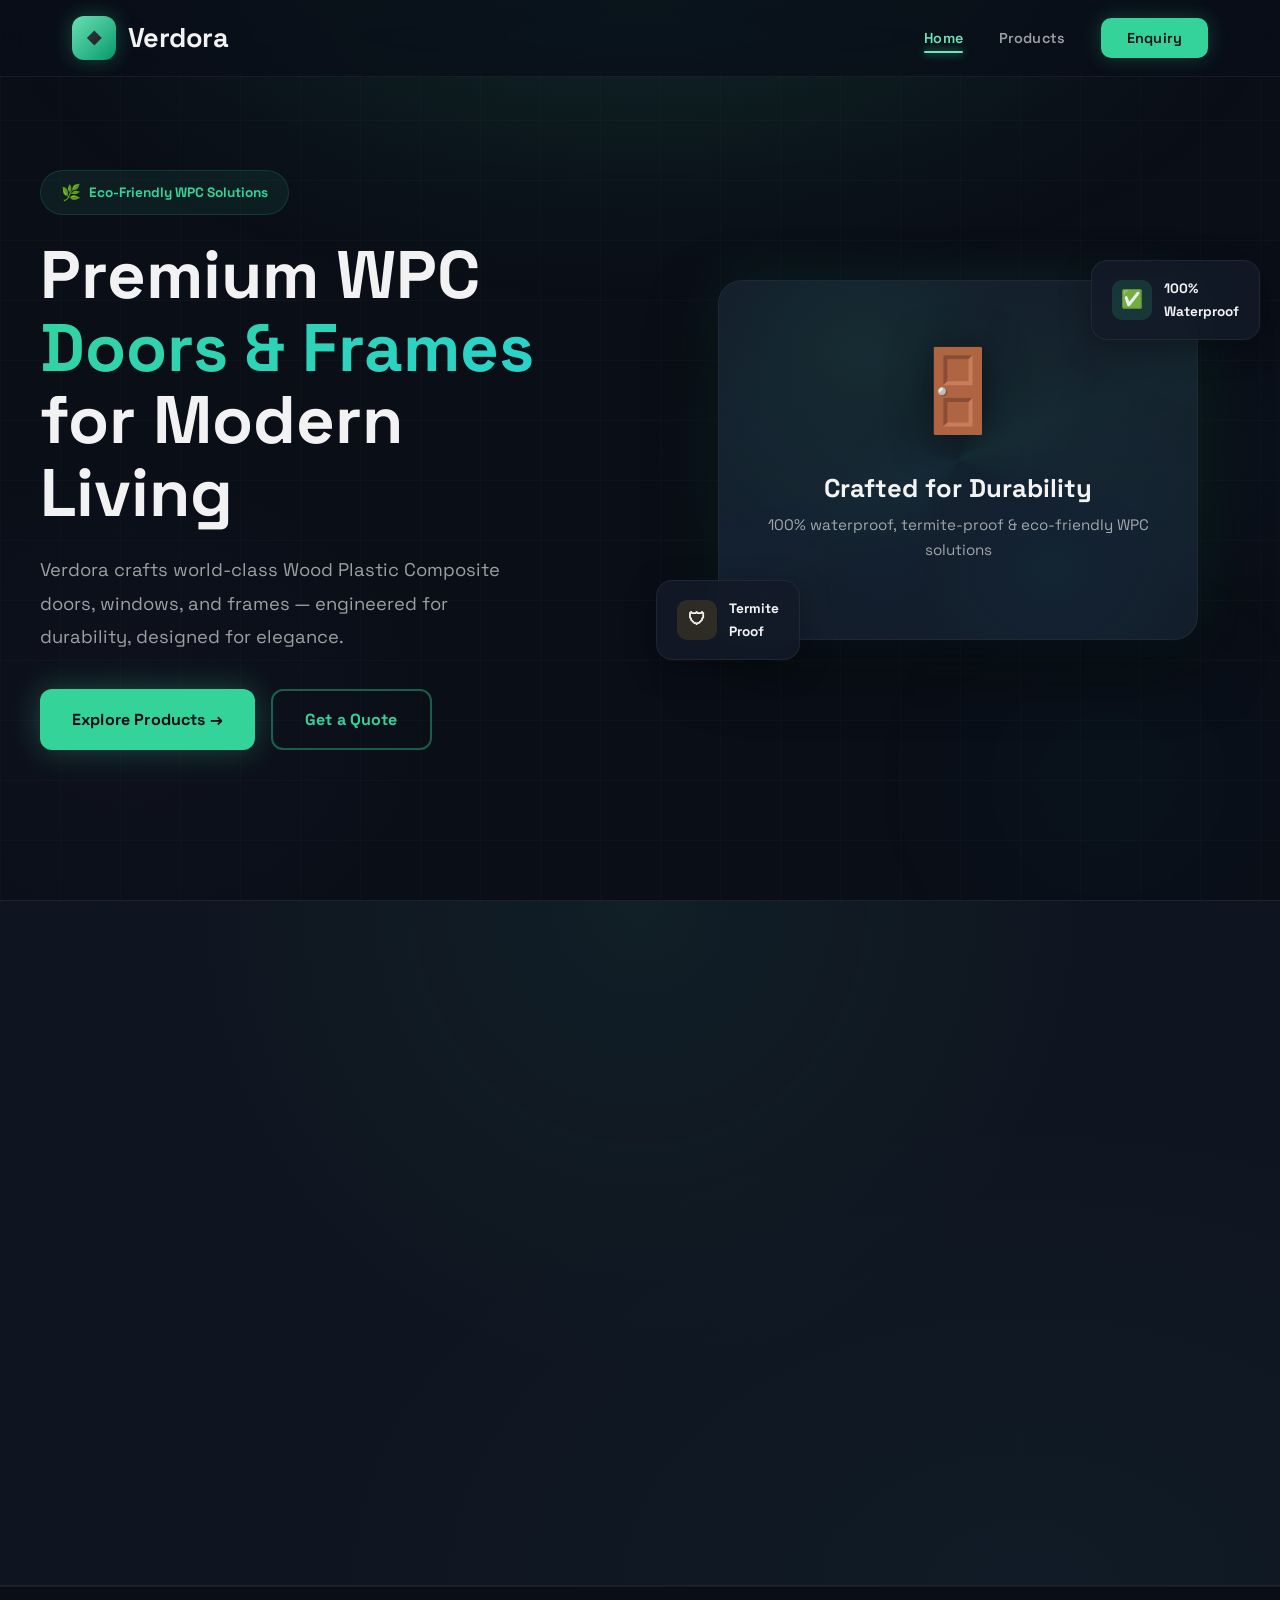
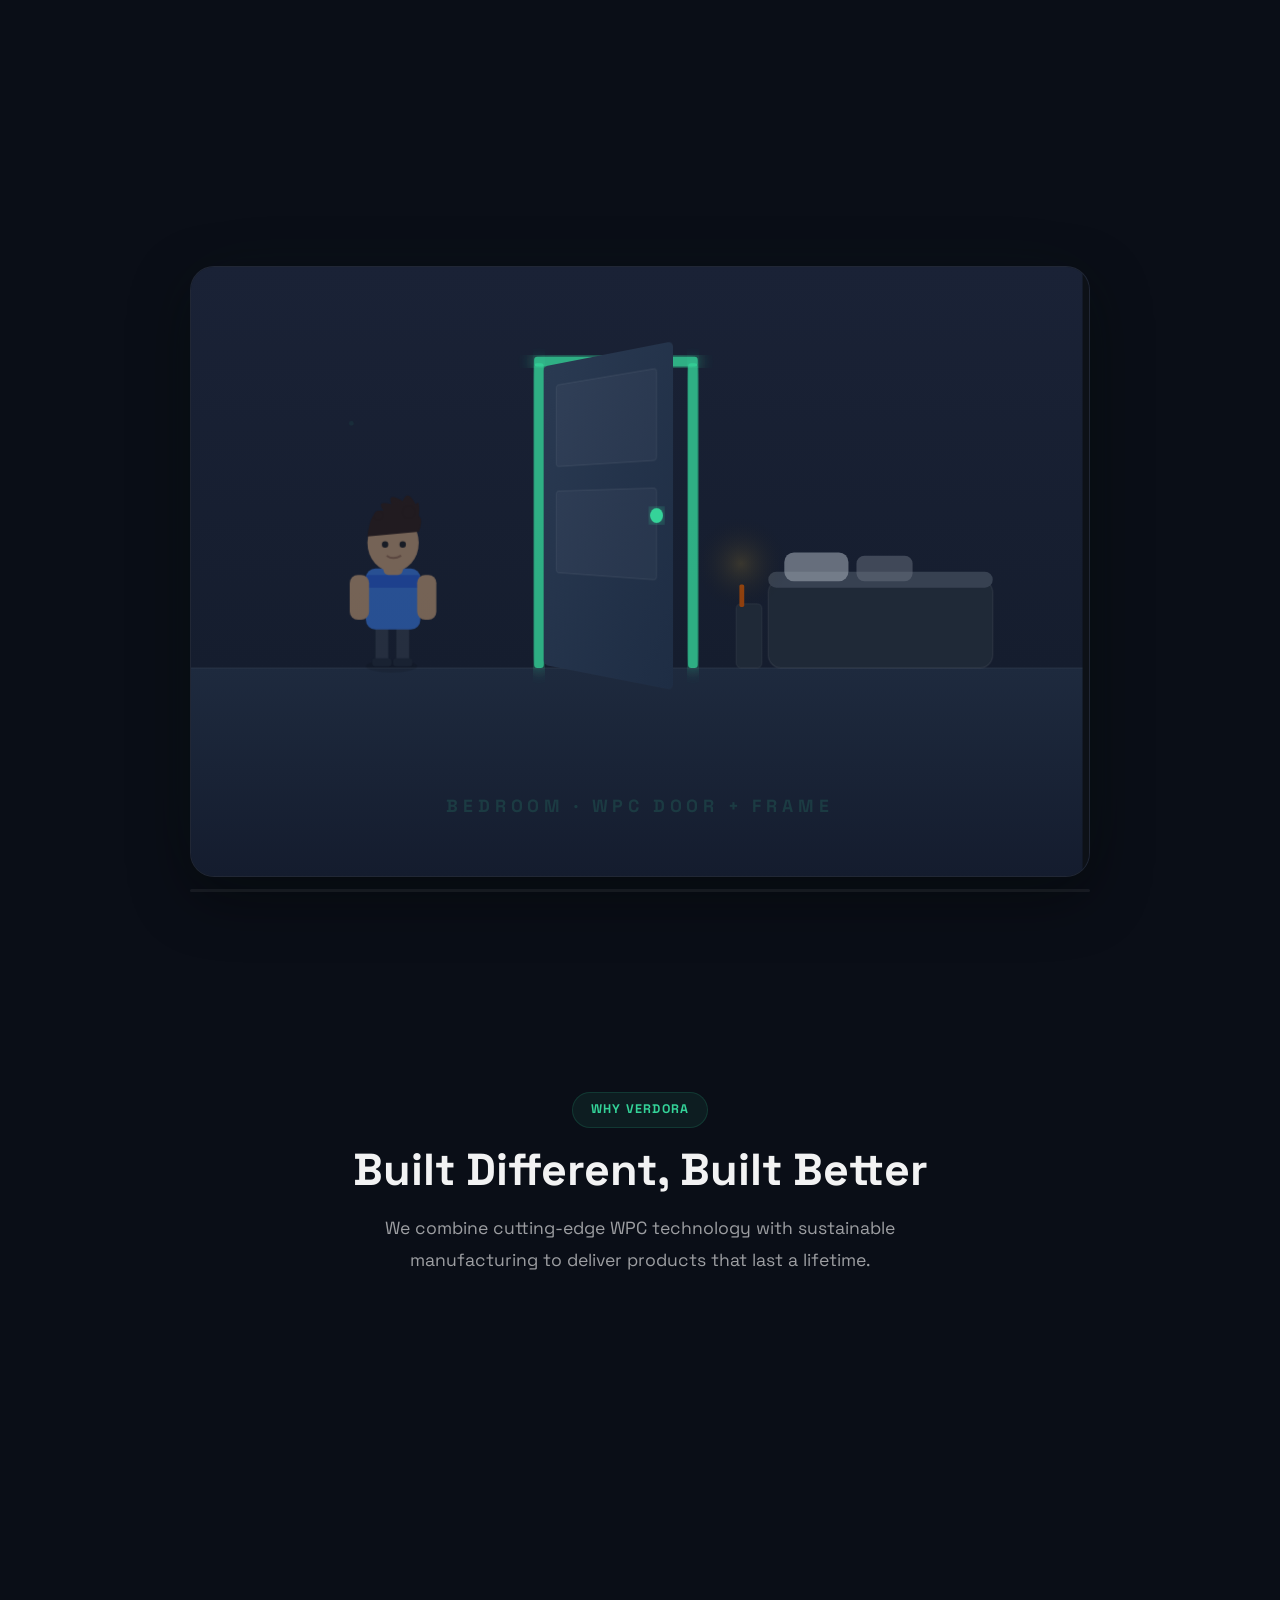
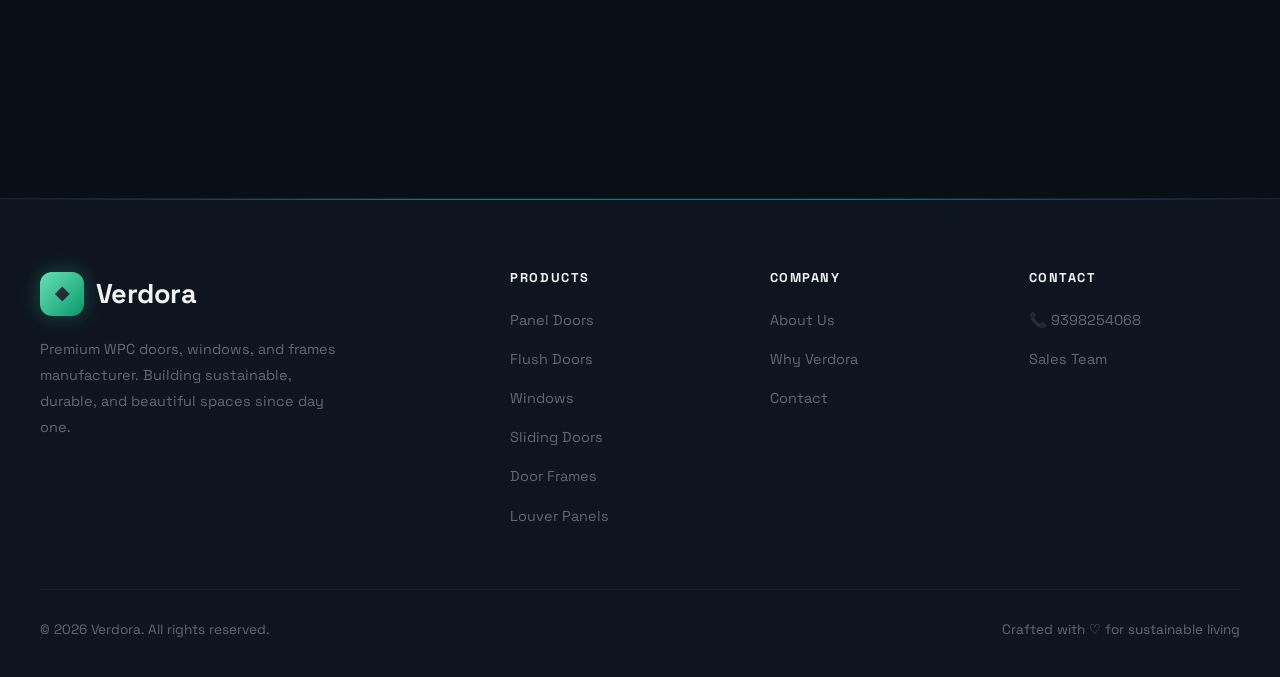
==== src/UI/index.html @ ec8ff20f "basic files" ====
<!DOCTYPE html>
<html lang="en">
<head>
  <meta charset="UTF-8" />
  <meta name="viewport" content="width=device-width, initial-scale=1.0" />
  <title>Verdora — Premium WPC Doors & Frames</title>
  <meta http-equiv="refresh" content="0; url=home.html" />
  <link rel="preconnect" href="https://fonts.googleapis.com" />
  <link rel="preconnect" href="https://fonts.gstatic.com" crossorigin />
  <link href="https://fonts.googleapis.com/css2?family=Space+Grotesk:wght@400;500;600;700&display=swap" rel="stylesheet" />
  <link rel="stylesheet" href="styles.css" />
</head>
<body>
  <div style="min-height:100vh;display:grid;place-items:center;text-align:center;padding:24px;background:#0a0e17;">
    <div>
      <a href="home.html" class="logo" style="justify-content:center;margin-bottom:24px;">
        <div class="logo-icon">&#9670;</div>
        Verdora
      </a>
      <p style="color:rgba(255,255,255,.5);margin-bottom:32px;font-size:1.1rem;">
        Premium WPC Doors, Windows & Frames Manufacturer
      </p>
      <p style="color:rgba(255,255,255,.3);">Redirecting to <a href="home.html" style="color:#34d399;font-weight:600;">Home</a>...</p>
    </div>
  </div>
</body>
</html>
---- src/UI/styles.css ----
/* ═══════════════════════════════════════════
   VERDORA — Dark Premium Theme
   Font: Space Grotesk (bold geometric sans)
   Palette: Deep navy-black + neon emerald + ice white
   ═══════════════════════════════════════════ */

*, *::before, *::after { margin: 0; padding: 0; box-sizing: border-box; }

:root {
  --bg-primary:   #0a0e17;
  --bg-secondary: #0f1520;
  --bg-card:      #131a28;
  --bg-elevated:  #182235;
  --border:       rgba(255,255,255,.06);
  --border-glow:  rgba(52,211,153,.15);

  --neon:         #34d399;
  --neon-bright:  #6ee7b7;
  --neon-dim:     #059669;
  --cyan:         #22d3ee;
  --gold:         #fbbf24;
  --rose:         #fb7185;
  --violet:       #a78bfa;

  --text-primary:   rgba(255,255,255,.95);
  --text-secondary: rgba(255,255,255,.6);
  --text-muted:     rgba(255,255,255,.35);

  --shadow-glow: 0 0 60px rgba(52,211,153,.12);
  --shadow-lg:   0 16px 48px rgba(0,0,0,.4);
  --shadow-xl:   0 24px 64px rgba(0,0,0,.5);
  --radius: 16px;
  --radius-lg: 24px;
}

html { scroll-behavior: smooth; }

body {
  font-family: 'Space Grotesk', system-ui, sans-serif;
  color: var(--text-secondary);
  line-height: 1.7;
  background: var(--bg-primary);
  overflow-x: hidden;
}

h1, h2, h3, h4 {
  font-family: 'Space Grotesk', sans-serif;
  color: var(--text-primary);
  font-weight: 700;
  line-height: 1.15;
}

::selection { background: rgba(52,211,153,.3); color: #fff; }

/* ── Animated dark mesh background ─────── */
.mesh-bg {
  position: fixed; top: 0; left: 0; width: 100%; height: 100%;
  z-index: -1; pointer-events: none;
  background:
    radial-gradient(ellipse 80% 50% at 50% -10%, rgba(52,211,153,.07) 0%, transparent 60%),
    radial-gradient(ellipse 60% 40% at 80% 50%, rgba(34,211,238,.04) 0%, transparent 50%),
    radial-gradient(ellipse 50% 60% at 10% 80%, rgba(167,139,250,.03) 0%, transparent 50%),
    var(--bg-primary);
}

/* ── Grid overlay (subtle) ─────────────── */
.mesh-bg::before {
  content: ''; position: absolute; inset: 0;
  background-image:
    linear-gradient(rgba(255,255,255,.015) 1px, transparent 1px),
    linear-gradient(90deg, rgba(255,255,255,.015) 1px, transparent 1px);
  background-size: 60px 60px;
}

/* ── Navbar ─────────────────────────────── */
.navbar {
  position: fixed; top: 0; left: 0; right: 0; z-index: 1000;
  background: rgba(10,14,23,.7);
  backdrop-filter: blur(24px) saturate(1.5);
  -webkit-backdrop-filter: blur(24px) saturate(1.5);
  border-bottom: 1px solid var(--border);
  transition: all .4s;
}
.navbar.scrolled {
  background: rgba(10,14,23,.92);
  box-shadow: 0 4px 40px rgba(0,0,0,.3);
}
.nav-inner {
  max-width: 1200px; margin: 0 auto;
  display: flex; align-items: center; justify-content: space-between;
  padding: 0 32px; height: 76px;
}
.logo {
  display: flex; align-items: center; gap: 12px;
  text-decoration: none; font-family: 'Space Grotesk', sans-serif;
  font-size: 1.7rem; font-weight: 700; color: var(--text-primary);
  letter-spacing: -.02em;
}
.logo-icon {
  width: 44px; height: 44px;
  background: linear-gradient(135deg, var(--neon), var(--neon-dim));
  border-radius: 12px; display: grid; place-items: center;
  color: var(--bg-primary); font-size: 1.1rem; font-weight: 900;
  box-shadow: 0 0 20px rgba(52,211,153,.3);
  position: relative; overflow: hidden;
}
.logo-icon::after {
  content: ''; position: absolute; inset: 0;
  background: linear-gradient(135deg, rgba(255,255,255,.25), transparent);
}
.nav-links { display: flex; gap: 36px; list-style: none; align-items: center; }
.nav-links a {
  text-decoration: none; color: var(--text-secondary);
  font-weight: 600; font-size: .9rem; position: relative;
  transition: color .3s; letter-spacing: .01em;
}
.nav-links a::after {
  content: ''; position: absolute; bottom: -6px; left: 0;
  width: 0; height: 2px; border-radius: 2px;
  background: var(--neon);
  box-shadow: 0 0 8px var(--neon);
  transition: width .4s cubic-bezier(.4,0,.2,1);
}
.nav-links a:hover { color: var(--text-primary); }
.nav-links a:hover::after { width: 100%; }
.nav-links a.active { color: var(--neon-bright); }
.nav-links a.active::after { width: 100%; background: var(--neon-bright); }
.nav-cta {
  background: var(--neon) !important;
  color: var(--bg-primary) !important;
  padding: 11px 26px; border-radius: 10px;
  font-weight: 700; transition: all .3s;
  box-shadow: 0 0 20px rgba(52,211,153,.25);
}
.nav-cta:hover {
  transform: translateY(-2px);
  box-shadow: 0 0 30px rgba(52,211,153,.4);
}
.nav-cta::after { display: none !important; }

.hamburger {
  display: none; background: none; border: none; cursor: pointer;
  flex-direction: column; gap: 5px; padding: 4px;
}
.hamburger span {
  width: 24px; height: 2.5px; background: var(--text-primary);
  border-radius: 2px; transition: .3s;
}

/* ── Buttons ────────────────────────────── */
.btn {
  display: inline-flex; align-items: center; gap: 8px;
  padding: 15px 32px; border-radius: 12px;
  font-size: 1rem; font-weight: 700; text-decoration: none;
  transition: all .3s cubic-bezier(.4,0,.2,1);
  cursor: pointer; border: none; position: relative; overflow: hidden;
  letter-spacing: .01em;
}
.btn::before {
  content: ''; position: absolute; top: 0; left: -100%;
  width: 100%; height: 100%;
  background: linear-gradient(90deg, transparent, rgba(255,255,255,.15), transparent);
  transition: left .6s;
}
.btn:hover::before { left: 100%; }
.btn-primary {
  background: var(--neon);
  color: var(--bg-primary);
  box-shadow: 0 0 30px rgba(52,211,153,.3);
}
.btn-primary:hover {
  transform: translateY(-3px);
  box-shadow: 0 0 50px rgba(52,211,153,.45), 0 8px 30px rgba(0,0,0,.3);
}
.btn-outline {
  background: transparent; color: var(--neon);
  border: 2px solid rgba(52,211,153,.4);
}
.btn-outline:hover {
  background: rgba(52,211,153,.08);
  border-color: var(--neon);
  transform: translateY(-3px);
  box-shadow: 0 0 30px rgba(52,211,153,.15);
}

/* ── Section base ──────────────────────── */
.section { padding: 120px 32px; }
.section-header {
  text-align: center; max-width: 640px; margin: 0 auto 72px;
}
.section-header .tag {
  display: inline-flex; align-items: center; gap: 6px;
  background: rgba(52,211,153,.08); color: var(--neon);
  padding: 6px 18px; border-radius: 100px;
  font-size: .78rem; font-weight: 700; text-transform: uppercase;
  letter-spacing: .1em; margin-bottom: 16px;
  border: 1px solid rgba(52,211,153,.15);
}
.section-header h2 {
  font-size: 2.8rem; margin-bottom: 18px;
  color: var(--text-primary);
}
.section-header p { color: var(--text-secondary); font-size: 1.1rem; line-height: 1.8; }

/* ── Hero ───────────────────────────────── */
.hero {
  min-height: 100vh; display: flex; align-items: center;
  padding: 100px 32px 80px;
  position: relative; overflow: hidden;
}
.hero::before {
  content: ''; position: absolute;
  top: -40%; left: 50%; transform: translateX(-50%);
  width: 120%; height: 80%;
  background: radial-gradient(ellipse, rgba(52,211,153,.08) 0%, transparent 60%);
  pointer-events: none;
}
.hero::after {
  content: ''; position: absolute;
  bottom: -20%; right: -10%;
  width: 600px; height: 600px;
  background: radial-gradient(circle, rgba(34,211,238,.05) 0%, transparent 60%);
  border-radius: 50%;
  animation: pulse 8s ease-in-out infinite;
}
@keyframes pulse {
  0%, 100% { transform: scale(1); opacity: .5; }
  50% { transform: scale(1.2); opacity: 1; }
}
.hero-inner {
  max-width: 1200px; margin: 0 auto; width: 100%;
  display: grid; grid-template-columns: 1fr 1fr; gap: 72px;
  align-items: center; position: relative; z-index: 1;
}
.hero-badge {
  display: inline-flex; align-items: center; gap: 8px;
  background: rgba(52,211,153,.08); color: var(--neon);
  padding: 8px 20px; border-radius: 100px;
  font-size: .85rem; font-weight: 700; margin-bottom: 24px;
  border: 1px solid rgba(52,211,153,.15);
}
.hero-badge span { font-size: 1rem; }
.hero h1 {
  font-size: 4.2rem; line-height: 1.08; margin-bottom: 24px;
  color: var(--text-primary); font-weight: 700;
}
.hero h1 .highlight {
  background: linear-gradient(135deg, var(--neon), var(--cyan));
  background-size: 200% 200%;
  -webkit-background-clip: text; -webkit-text-fill-color: transparent;
  background-clip: text;
  animation: gradient-shift 4s ease-in-out infinite;
}
@keyframes gradient-shift {
  0%, 100% { background-position: 0% 50%; }
  50% { background-position: 100% 50%; }
}
.hero p {
  font-size: 1.15rem; color: var(--text-secondary);
  margin-bottom: 36px; max-width: 480px; line-height: 1.8;
}
.hero-buttons { display: flex; gap: 16px; flex-wrap: wrap; }

.hero-visual {
  display: flex; justify-content: center; align-items: center;
  position: relative;
}
.hero-card {
  width: 100%; max-width: 480px; aspect-ratio: 4/3;
  background: var(--bg-card);
  border: 1px solid var(--border);
  border-radius: var(--radius-lg); position: relative;
  box-shadow: var(--shadow-xl), var(--shadow-glow);
  display: flex; align-items: center; justify-content: center;
  overflow: hidden;
  transition: transform .5s cubic-bezier(.4,0,.2,1);
}
.hero-card:hover { transform: scale(1.02) rotate(.5deg); }
.hero-card-content {
  text-align: center; color: white; padding: 40px; z-index: 2;
}
.hero-card-content .door-icon {
  font-size: 5rem; margin-bottom: 16px; display: block;
  filter: drop-shadow(0 4px 20px rgba(0,0,0,.5));
}
.hero-card-content h3 { color: var(--text-primary); font-size: 1.6rem; margin-bottom: 10px; }
.hero-card-content p { color: var(--text-secondary); font-size: .95rem; line-height: 1.6; }
.hero-card::before {
  content: ''; position: absolute; inset: 0; z-index: 1;
  background:
    radial-gradient(ellipse at 30% 20%, rgba(52,211,153,.1), transparent 50%),
    radial-gradient(ellipse at 70% 80%, rgba(34,211,238,.06), transparent 50%);
}
.hero-card::after {
  content: ''; position: absolute; top: -50%; left: -50%;
  width: 200%; height: 200%; z-index: 0;
  background: conic-gradient(from 0deg, transparent, rgba(52,211,153,.06), transparent 30%,
    transparent 50%, rgba(34,211,238,.04), transparent 80%);
  animation: rotate 15s linear infinite;
}
@keyframes rotate { to { transform: rotate(360deg); } }

.floating-badge {
  position: absolute; border-radius: var(--radius);
  padding: 16px 20px; display: flex; align-items: center; gap: 12px;
  font-size: .85rem; font-weight: 700; color: var(--text-primary);
  animation: float 4s ease-in-out infinite;
  background: rgba(19,26,40,.85);
  border: 1px solid var(--border);
  backdrop-filter: blur(16px);
  box-shadow: 0 8px 32px rgba(0,0,0,.3);
}
.floating-badge.top-right { top: -20px; right: -20px; animation-delay: 0s; }
.floating-badge.bottom-left { bottom: -20px; left: -20px; animation-delay: 2s; }
.floating-badge .icon {
  width: 40px; height: 40px; border-radius: 10px;
  display: grid; place-items: center; font-size: 1.1rem;
}
.floating-badge .icon.green { background: rgba(52,211,153,.15); }
.floating-badge .icon.amber { background: rgba(251,191,36,.12); }

@keyframes float {
  0%, 100% { transform: translateY(0); }
  50% { transform: translateY(-10px); }
}

/* ── Mission Strip ──────────────────────── */
.mission {
  padding: 100px 32px;
  position: relative; overflow: hidden;
  border-top: 1px solid var(--border);
  border-bottom: 1px solid var(--border);
  background: var(--bg-secondary);
}
.mission::before {
  content: ''; position: absolute; inset: 0;
  background:
    radial-gradient(ellipse at 50% 0%, rgba(52,211,153,.05), transparent 50%),
    radial-gradient(ellipse at 80% 100%, rgba(34,211,238,.03), transparent 50%);
}
.mission-inner {
  max-width: 1000px; margin: 0 auto;
  position: relative; z-index: 1;
}
.mission-statement {
  text-align: center; margin-bottom: 64px;
}
.mission-statement h2 {
  font-size: 2.6rem; color: var(--text-primary);
  margin-bottom: 20px; line-height: 1.2;
}
.mission-statement h2 .highlight {
  background: linear-gradient(135deg, var(--neon), var(--cyan));
  background-size: 200% 200%;
  -webkit-background-clip: text; -webkit-text-fill-color: transparent;
  background-clip: text;
  animation: gradient-shift 4s ease-in-out infinite;
}
.mission-statement p {
  font-size: 1.1rem; color: var(--text-secondary);
  line-height: 1.8; max-width: 640px; margin: 0 auto;
}
.mission-pillars {
  display: grid; grid-template-columns: repeat(4, 1fr); gap: 20px;
}
.pillar {
  text-align: center; padding: 32px 20px;
  border-radius: var(--radius);
  background: rgba(255,255,255,.02);
  border: 1px solid var(--border);
  transition: all .4s;
}
.pillar:hover {
  background: rgba(52,211,153,.04);
  border-color: var(--border-glow);
  transform: translateY(-4px);
  box-shadow: 0 0 40px rgba(52,211,153,.06);
}
.pillar-icon {
  font-size: 2rem; margin-bottom: 16px;
  display: block; line-height: 1;
  filter: grayscale(.2);
}
.pillar:hover .pillar-icon {
  filter: none;
  transform: scale(1.15);
  transition: all .3s;
}
.pillar h4 {
  font-size: 1rem; color: var(--text-primary);
  margin-bottom: 8px; font-weight: 700;
}
.pillar p {
  font-size: .85rem; color: var(--text-muted);
  line-height: 1.6;
}

/* ── Why Section ───────────────────────── */
.why-grid {
  max-width: 1200px; margin: 0 auto;
  display: grid; grid-template-columns: repeat(auto-fill, minmax(260px, 1fr)); gap: 24px;
  perspective: 1000px;
}
.why-card {
  background: var(--bg-card);
  border: 1px solid var(--border);
  border-radius: var(--radius-lg); padding: 40px 32px;
  position: relative; overflow: hidden;
  transform-style: preserve-3d;
  transition: transform .5s cubic-bezier(.4,0,.2,1), box-shadow .5s;
  cursor: default;
}

/* ── Animated border glow ──────────────── */
.why-card::before {
  content: ''; position: absolute; inset: -1px;
  border-radius: inherit; padding: 1px;
  background: conic-gradient(from var(--card-angle, 0deg),
    transparent 0%, var(--card-glow, var(--neon)) 8%,
    transparent 16%, transparent 100%);
  -webkit-mask: linear-gradient(#fff 0 0) content-box, linear-gradient(#fff 0 0);
  -webkit-mask-composite: xor;
  mask-composite: exclude;
  opacity: 0; transition: opacity .5s;
  animation: border-spin 4s linear infinite;
}
@keyframes border-spin { to { --card-angle: 360deg; } }
@property --card-angle {
  syntax: '<angle>';
  initial-value: 0deg;
  inherits: false;
}

/* ── Particle field ────────────────────── */
.why-card::after {
  content: ''; position: absolute; inset: 0;
  background-size: 4px 4px; opacity: 0;
  transition: opacity .6s; pointer-events: none; border-radius: inherit;
}
.why-card.water::after {
  background-image: radial-gradient(circle 1px, rgba(52,211,153,.3) 100%, transparent 100%);
  animation: drift-up 3s linear infinite;
}
.why-card.shield::after {
  background-image: radial-gradient(circle 1px, rgba(96,165,250,.25) 100%, transparent 100%);
  animation: drift-up 4s linear infinite reverse;
}
.why-card.fire::after {
  background-image: radial-gradient(circle 1px, rgba(251,191,36,.2) 100%, transparent 100%);
  background-size: 5px 5px;
  animation: drift-up 2.5s linear infinite;
}
.why-card.leaf::after {
  background-image: radial-gradient(circle 1px, rgba(167,139,250,.2) 100%, transparent 100%);
  animation: drift-up 3.5s linear infinite;
}
@keyframes drift-up {
  0%   { background-position: 0 0; }
  100% { background-position: 0 -200px; }
}

/* ── Card hover ────────────────────────── */
.why-card:hover {
  transform: translateY(-12px) scale(1.03);
  box-shadow:
    0 24px 60px -12px rgba(0,0,0,.5),
    0 0 80px var(--card-shadow, rgba(52,211,153,.1));
  background: var(--bg-elevated);
}
.why-card:hover::before { opacity: 1; }
.why-card:hover::after { opacity: 1; }

/* ── Per-card themes ───────────────────── */
.why-card.water  { --card-glow: var(--neon); --card-shadow: rgba(52,211,153,.12); }
.why-card.shield { --card-glow: var(--cyan); --card-shadow: rgba(34,211,238,.12); }
.why-card.fire   { --card-glow: var(--gold); --card-shadow: rgba(251,191,36,.12); }
.why-card.leaf   { --card-glow: var(--violet); --card-shadow: rgba(167,139,250,.12); }

/* ── Icon ──────────────────────────────── */
.why-icon {
  width: 68px; height: 68px; border-radius: 18px;
  display: grid; place-items: center; font-size: 1.8rem;
  margin-bottom: 24px; position: relative;
  transition: transform .4s cubic-bezier(.4,0,.2,1), box-shadow .4s;
}
.why-card:hover .why-icon { transform: scale(1.15) rotate(-5deg); }

.why-icon.g1 {
  background: rgba(52,211,153,.12);
  box-shadow: 0 0 24px rgba(52,211,153,.15);
}
.why-card:hover .why-icon.g1 {
  box-shadow: 0 0 40px rgba(52,211,153,.3);
  animation: icon-water 1s ease-in-out infinite;
}
@keyframes icon-water {
  0%, 100% { transform: scale(1.15) rotate(-5deg) translateY(0); }
  25% { transform: scale(1.15) rotate(-3deg) translateY(-4px); }
  75% { transform: scale(1.15) rotate(-7deg) translateY(2px); }
}

.why-icon.g2 {
  background: rgba(34,211,238,.1);
  box-shadow: 0 0 24px rgba(34,211,238,.12);
}
.why-card:hover .why-icon.g2 {
  box-shadow: 0 0 40px rgba(34,211,238,.25);
  animation: icon-shield .8s ease-in-out infinite;
}
@keyframes icon-shield {
  0%, 100% { transform: scale(1.15) rotate(-5deg); }
  50% { transform: scale(1.25) rotate(-5deg); }
}

.why-icon.g3 {
  background: rgba(251,191,36,.1);
  box-shadow: 0 0 24px rgba(251,191,36,.12);
}
.why-card:hover .why-icon.g3 {
  box-shadow: 0 0 40px rgba(251,191,36,.25);
  animation: icon-fire .4s ease-in-out infinite alternate;
}
@keyframes icon-fire {
  0%   { transform: scale(1.15) rotate(-5deg) translateY(0); }
  100% { transform: scale(1.18) rotate(-3deg) translateY(-3px); }
}

.why-icon.g4 {
  background: rgba(167,139,250,.1);
  box-shadow: 0 0 24px rgba(167,139,250,.12);
}
.why-card:hover .why-icon.g4 {
  box-shadow: 0 0 40px rgba(167,139,250,.25);
  animation: icon-leaf 2s ease-in-out infinite;
}
@keyframes icon-leaf {
  0%, 100% { transform: scale(1.15) rotate(-5deg); }
  25% { transform: scale(1.15) rotate(5deg); }
  50% { transform: scale(1.2) rotate(-3deg); }
  75% { transform: scale(1.15) rotate(8deg); }
}

.why-card .card-highlight {
  position: absolute; width: 250px; height: 250px;
  border-radius: 50%; pointer-events: none;
  background: radial-gradient(circle, var(--card-glow, rgba(52,211,153,.08)), transparent 70%);
  transform: translate(-50%, -50%);
  opacity: 0; transition: opacity .3s;
  filter: blur(40px); z-index: 0;
}
.why-card:hover .card-highlight { opacity: 1; }

.why-card h3 { font-size: 1.25rem; margin-bottom: 10px; position: relative; z-index: 1; }
.why-card p { font-size: .9rem; color: var(--text-secondary); line-height: 1.7; position: relative; z-index: 1; }

/* ── Products ───────────────────────────── */
.products-section {
  background: var(--bg-secondary);
  border-top: 1px solid var(--border);
}
.products-grid {
  max-width: 1200px; margin: 0 auto;
  display: grid; grid-template-columns: repeat(auto-fill, minmax(340px, 1fr)); gap: 24px;
}
.product-card {
  background: var(--bg-card); border-radius: var(--radius);
  overflow: hidden; transition: all .4s cubic-bezier(.4,0,.2,1);
  border: 1px solid var(--border);
}
.product-card:hover {
  transform: translateY(-8px) scale(1.01);
  box-shadow: var(--shadow-xl), 0 0 60px rgba(52,211,153,.06);
  border-color: var(--border-glow);
}
.product-img {
  height: 240px; display: flex; align-items: center;
  justify-content: center; font-size: 5rem;
  position: relative; overflow: hidden;
  transition: all .4s;
}
.product-card:hover .product-img { transform: scale(1.05); }
.product-img.door-bg   { background: linear-gradient(135deg, rgba(251,191,36,.15), rgba(251,191,36,.05)); }
.product-img.window-bg  { background: linear-gradient(135deg, rgba(96,165,250,.15), rgba(96,165,250,.05)); }
.product-img.frame-bg   { background: linear-gradient(135deg, rgba(52,211,153,.15), rgba(52,211,153,.05)); }
.product-img.louver-bg  { background: linear-gradient(135deg, rgba(167,139,250,.15), rgba(167,139,250,.05)); }
.product-img.flush-bg   { background: linear-gradient(135deg, rgba(251,113,133,.15), rgba(251,113,133,.05)); }
.product-img.slide-bg   { background: linear-gradient(135deg, rgba(34,211,238,.15), rgba(34,211,238,.05)); }

.product-body { padding: 28px; }
.product-body h3 { font-size: 1.3rem; margin-bottom: 10px; }
.product-body p { font-size: .9rem; color: var(--text-secondary); margin-bottom: 18px; line-height: 1.6; }
.product-features {
  display: flex; flex-wrap: wrap; gap: 8px; margin-bottom: 18px;
}
.product-features span {
  background: rgba(52,211,153,.08);
  color: var(--neon);
  padding: 5px 14px; border-radius: 100px; font-size: .78rem; font-weight: 600;
  border: 1px solid rgba(52,211,153,.12);
}
.product-link {
  display: inline-flex; align-items: center; gap: 6px;
  color: var(--neon); font-weight: 700; font-size: .9rem;
  text-decoration: none; transition: all .3s;
}
.product-link:hover { gap: 12px; color: var(--neon-bright); text-shadow: 0 0 12px rgba(52,211,153,.3); }

/* ── Enquiry ────────────────────────────── */
.enquiry-section {
  background: var(--bg-secondary);
  border-top: 1px solid var(--border);
}
.enquiry-inner { max-width: 800px; margin: 0 auto; text-align: center; }
.enquiry-box {
  background: var(--bg-card); border-radius: var(--radius-lg);
  padding: 56px; border: 1px solid var(--border);
  box-shadow: var(--shadow-xl);
  position: relative; overflow: hidden;
}
.enquiry-box::before {
  content: ''; position: absolute; top: 0; left: 0; right: 0; height: 2px;
  background: linear-gradient(90deg, transparent, var(--neon), var(--cyan), transparent);
  background-size: 200% 100%;
  animation: shimmer-bar 3s linear infinite;
}
@keyframes shimmer-bar {
  0% { background-position: 200% 0; }
  100% { background-position: -200% 0; }
}
.enquiry-box .phone-icon {
  width: 88px; height: 88px; border-radius: 50%;
  background: rgba(52,211,153,.1);
  border: 1px solid rgba(52,211,153,.15);
  display: grid; place-items: center;
  font-size: 2.2rem; margin: 0 auto 28px;
  box-shadow: 0 0 40px rgba(52,211,153,.1);
  animation: ring 2s ease-in-out infinite;
}
@keyframes ring {
  0%, 100% { transform: rotate(0deg); }
  10% { transform: rotate(15deg); }
  20% { transform: rotate(-10deg); }
  30% { transform: rotate(8deg); }
  40% { transform: rotate(-5deg); }
  50%, 100% { transform: rotate(0deg); }
}
.enquiry-box h2 { font-size: 2.2rem; margin-bottom: 12px; }
.enquiry-box .subtitle { color: var(--text-secondary); font-size: 1.1rem; margin-bottom: 36px; }
.phone-number {
  display: inline-flex; align-items: center; gap: 12px;
  font-size: 2.4rem; font-weight: 700; margin-bottom: 16px;
  font-family: 'Space Grotesk', sans-serif;
  text-decoration: none;
  color: var(--neon);
  text-shadow: 0 0 20px rgba(52,211,153,.3);
  transition: all .3s;
}
.phone-number:hover { text-shadow: 0 0 30px rgba(52,211,153,.5); }
.sales-team {
  display: inline-block;
  background: var(--neon); color: var(--bg-primary);
  padding: 8px 24px; border-radius: 100px;
  font-size: .85rem; font-weight: 700; margin-bottom: 28px;
  box-shadow: 0 0 20px rgba(52,211,153,.2);
}
.enquiry-note {
  color: var(--text-muted); font-size: .9rem;
  border-top: 1px solid var(--border); padding-top: 28px; margin-top: 28px;
}
.call-btn {
  display: inline-flex; align-items: center; gap: 10px;
  background: var(--neon); color: var(--bg-primary);
  padding: 18px 40px; border-radius: 14px;
  font-size: 1.1rem; font-weight: 700; text-decoration: none;
  transition: all .3s cubic-bezier(.4,0,.2,1); margin-top: 16px;
  box-shadow: 0 0 30px rgba(52,211,153,.25);
  position: relative; overflow: hidden;
}
.call-btn::before {
  content: ''; position: absolute; top: 0; left: -100%;
  width: 100%; height: 100%;
  background: linear-gradient(90deg, transparent, rgba(255,255,255,.2), transparent);
  animation: shimmer 2.5s infinite;
}
@keyframes shimmer { 0% { left: -100%; } 100% { left: 100%; } }
.call-btn:hover {
  transform: translateY(-3px);
  box-shadow: 0 0 50px rgba(52,211,153,.4), 0 12px 40px rgba(0,0,0,.3);
}

/* ── Enquiry Hero (full-viewport, number visible instantly) ── */
.enq-hero {
  min-height: 100vh; display: flex; align-items: center; justify-content: center;
  text-align: center; position: relative; overflow: hidden;
  padding: 120px 32px 80px;
}
.enq-hero-inner { position: relative; z-index: 2; max-width: 600px; }
.enq-hero h1 {
  font-size: 3.4rem; margin-bottom: 12px;
}
.enq-hero h1 .highlight {
  background: linear-gradient(135deg, var(--neon), var(--cyan));
  background-size: 200% 200%;
  -webkit-background-clip: text; -webkit-text-fill-color: transparent;
  background-clip: text;
  animation: gradient-shift 4s ease-in-out infinite;
}
.enq-sub {
  font-size: 1.1rem; color: var(--text-secondary); line-height: 1.7;
  margin-bottom: 40px;
}

/* Card with phone */
.enq-card {
  background: var(--bg-card);
  border: 1px solid var(--border);
  border-radius: var(--radius-lg);
  padding: 48px 40px 36px;
  position: relative; overflow: hidden;
  box-shadow: 0 24px 64px rgba(0,0,0,.35);
  animation: enq-card-in 1s cubic-bezier(.4,0,.2,1) both;
}
@keyframes enq-card-in {
  from { opacity: 0; transform: translateY(30px) scale(.96); }
  to   { opacity: 1; transform: translateY(0) scale(1); }
}
.enq-card::before {
  content: ''; position: absolute; top: 0; left: 0; right: 0; height: 2px;
  background: linear-gradient(90deg, transparent, var(--neon), var(--cyan), transparent);
}

/* Animated ringing icon */
.enq-ring {
  width: 80px; height: 80px; border-radius: 50%;
  margin: 0 auto 28px;
  position: relative;
  display: flex; align-items: center; justify-content: center;
}
.enq-ring::before, .enq-ring::after {
  content: ''; position: absolute; inset: 0; border-radius: 50%;
  border: 2px solid var(--neon); opacity: 0;
  animation: enq-ping 2s cubic-bezier(0,0,.2,1) infinite;
}
.enq-ring::after { animation-delay: .6s; }
@keyframes enq-ping {
  0% { transform: scale(.8); opacity: .7; }
  100% { transform: scale(2); opacity: 0; }
}
.enq-ring-inner {
  width: 64px; height: 64px; border-radius: 50%;
  background: rgba(52,211,153,.12);
  display: flex; align-items: center; justify-content: center;
  font-size: 2rem;
  animation: enq-shake 1.5s ease-in-out infinite;
}
@keyframes enq-shake {
  0%, 100% { transform: rotate(0deg); }
  15% { transform: rotate(14deg); }
  30% { transform: rotate(-10deg); }
  45% { transform: rotate(8deg); }
  55% { transform: rotate(0deg); }
}

/* Number */
.enq-number {
  display: block; font-size: 2.8rem; font-weight: 700;
  color: var(--text-primary); margin-bottom: 12px;
  text-decoration: none; letter-spacing: .02em;
  text-shadow: 0 0 20px rgba(52,211,153,.15);
  transition: text-shadow .3s;
}
.enq-number:hover { text-shadow: 0 0 40px rgba(52,211,153,.4); }

/* Badge */
.enq-badge {
  display: inline-block;
  background: var(--neon); color: var(--bg-primary);
  padding: 6px 20px; border-radius: 100px;
  font-size: .85rem; font-weight: 600;
  letter-spacing: .04em; text-transform: uppercase;
  margin-bottom: 24px;
  box-shadow: 0 0 20px rgba(52,211,153,.2);
}

/* Buttons row */
.enq-buttons {
  display: flex; gap: 14px; justify-content: center;
  flex-wrap: wrap; margin-bottom: 20px;
}
.enq-call { margin-bottom: 0; }
.wa-btn {
  display: inline-flex; align-items: center; gap: 8px;
  background: #25d366; color: #fff;
  padding: 12px 24px; border-radius: 10px;
  font-weight: 600; font-size: .88rem;
  text-decoration: none;
  box-shadow: 0 0 16px rgba(37,211,102,.2);
  transition: transform .3s, box-shadow .3s;
}
.wa-btn svg { flex-shrink: 0; width: 18px; height: 18px; }
.wa-btn:hover {
  transform: translateY(-2px);
  box-shadow: 0 0 30px rgba(37,211,102,.35), 0 8px 24px rgba(0,0,0,.2);
}

/* Hours */
.enq-hours {
  color: var(--text-muted); font-size: .85rem;
  border-top: 1px solid var(--border);
  padding-top: 20px; margin-top: 4px;
}

/* Floating background orbs */
.enq-orb {
  position: absolute; border-radius: 50%;
  filter: blur(80px); pointer-events: none;
  z-index: 0;
}
.enq-orb-1 {
  width: 400px; height: 400px;
  background: rgba(52,211,153,.06);
  top: -10%; left: -10%;
  animation: enq-drift 8s ease-in-out infinite alternate;
}
.enq-orb-2 {
  width: 300px; height: 300px;
  background: rgba(34,211,238,.04);
  bottom: -5%; right: -5%;
  animation: enq-drift 10s ease-in-out infinite alternate-reverse;
}
.enq-orb-3 {
  width: 200px; height: 200px;
  background: rgba(167,139,250,.04);
  top: 40%; right: 20%;
  animation: enq-drift 6s ease-in-out infinite alternate;
}
@keyframes enq-drift {
  0% { transform: translate(0, 0); }
  100% { transform: translate(30px, -20px); }
}

/* ── Page Hero (sub-pages) ─────────────── */
.page-hero {
  padding: 150px 32px 80px;
  text-align: center;
  position: relative; overflow: hidden;
}
.page-hero::before {
  content: ''; position: absolute;
  top: -30%; left: 50%; transform: translateX(-50%);
  width: 100%; height: 70%;
  background: radial-gradient(ellipse, rgba(52,211,153,.06) 0%, transparent 60%);
}
.page-hero h1 {
  font-size: 3.4rem; margin-bottom: 18px;
  position: relative; z-index: 1;
}
.page-hero h1 .highlight {
  background: linear-gradient(135deg, var(--neon), var(--cyan));
  background-size: 200% 200%;
  -webkit-background-clip: text; -webkit-text-fill-color: transparent;
  background-clip: text;
  animation: gradient-shift 4s ease-in-out infinite;
}
.page-hero p {
  font-size: 1.15rem; color: var(--text-secondary);
  max-width: 560px; margin: 0 auto;
  position: relative; z-index: 1; line-height: 1.8;
}

/* ── Footer ─────────────────────────────── */
footer {
  background: var(--bg-secondary);
  color: var(--text-muted);
  padding: 72px 32px 36px;
  position: relative; overflow: hidden;
  border-top: 1px solid var(--border);
}
footer::before {
  content: ''; position: absolute; top: 0; left: 0; right: 0; height: 1px;
  background: linear-gradient(90deg, transparent, var(--neon), var(--cyan), transparent);
  opacity: .5;
}
.footer-inner {
  max-width: 1200px; margin: 0 auto;
  display: grid; grid-template-columns: 2fr 1fr 1fr 1fr; gap: 48px;
}
.footer-brand .logo { color: var(--text-primary); margin-bottom: 20px; display: inline-flex; }
.footer-brand p { font-size: .9rem; line-height: 1.8; max-width: 300px; }
.footer-col h4 {
  color: var(--text-primary); font-size: .8rem;
  text-transform: uppercase; letter-spacing: .12em;
  margin-bottom: 20px; font-weight: 700;
}
.footer-col ul { list-style: none; }
.footer-col li { margin-bottom: 12px; }
.footer-col a {
  color: var(--text-muted); text-decoration: none;
  font-size: .9rem; transition: all .3s;
}
.footer-col a:hover { color: var(--neon); padding-left: 4px; }
.footer-bottom {
  max-width: 1200px; margin: 48px auto 0;
  padding-top: 28px; border-top: 1px solid var(--border);
  display: flex; justify-content: space-between; align-items: center;
  font-size: .85rem;
}

/* ── Scroll animations ─────────────────── */
.fade-up {
  opacity: 0; transform: translateY(40px);
  transition: opacity .8s cubic-bezier(.4,0,.2,1), transform .8s cubic-bezier(.4,0,.2,1);
}
.fade-up.visible { opacity: 1; transform: translateY(0); }
.fade-up:nth-child(2) { transition-delay: .1s; }
.fade-up:nth-child(3) { transition-delay: .2s; }
.fade-up:nth-child(4) { transition-delay: .3s; }
.fade-up:nth-child(5) { transition-delay: .4s; }
.fade-up:nth-child(6) { transition-delay: .5s; }

/* ── Panorama (stitched rooms) ─────────── */
.pano {
  padding: 80px 0;
  position: relative; overflow: hidden;
  border-top: 1px solid var(--border);
}
.pano-header {
  text-align: center; margin-bottom: 48px;
}
.pano-header h2 {
  font-size: 2.8rem; color: var(--text-primary); margin-top: 16px; line-height: 1.2;
}
.pano-frame {
  max-width: 900px; margin: 0 auto;
  border-radius: var(--radius-lg); overflow: hidden;
  border: 1px solid var(--border);
  background: var(--bg-card);
  box-shadow: 0 20px 60px rgba(0,0,0,.4), 0 0 80px rgba(52,211,153,.04);
}
.pano-track {
  width: 100%; overflow: hidden;
}
.pano-track svg {
  display: block; height: auto;
  will-change: transform;
}

/* Thin progress bar beneath the frame */
.pano-progress {
  max-width: 900px; margin: 12px auto 0;
  height: 3px; border-radius: 3px;
  background: rgba(255,255,255,.06);
  overflow: hidden;
}
.pano-bar {
  height: 100%; width: 0;
  background: linear-gradient(90deg, var(--neon), var(--cyan));
  border-radius: 3px;
  box-shadow: 0 0 10px rgba(52,211,153,.4);
}

/* SVG element animations */
.door-anim {
  animation: door-swing 5s ease-in-out infinite;
}
@keyframes door-swing {
  0%, 35% { transform: perspective(400px) rotateY(-40deg); }
  50%, 100% { transform: perspective(400px) rotateY(0deg); }
}
.guy-walk {
  animation: guy-enter 5s ease-in-out infinite;
}
@keyframes guy-enter {
  0%, 20% { transform: translateX(-40px); opacity: .5; }
  40%, 100% { transform: translateX(0); opacity: 1; }
}
.lady-stir .stir-arm {
  animation: stir 1.5s ease-in-out infinite;
  transform-origin: 796px 188px;
}
@keyframes stir {
  0%, 100% { transform: rotate(0deg); }
  50% { transform: rotate(-12deg); }
}
.stove-flame {
  animation: flame-pulse 1s ease-in-out infinite alternate;
}
@keyframes flame-pulse {
  0% { opacity: .4; }
  100% { opacity: .8; }
}
.steam {
  animation: steam-rise 2.5s ease-out infinite;
}
@keyframes steam-rise {
  0% { opacity: .6; transform: translateY(0); }
  100% { opacity: 0; transform: translateY(-20px); }
}
.tv-glow {
  animation: tv-flicker 3s ease-in-out infinite;
}
@keyframes tv-flicker {
  0%, 100% { opacity: .75; }
  30% { opacity: 1; }
  60% { opacity: .85; }
}
.tv-ambient {
  animation: tv-amb 3s ease-in-out infinite;
}
@keyframes tv-amb {
  0%, 100% { opacity: .5; }
  50% { opacity: .9; }
}
.particle { animation: particle-float 4s ease-in-out infinite; }
.particle.p1 { animation-delay: 0s; }
.particle.p2 { animation-delay: 1.3s; }
.particle.p3 { animation-delay: 2.6s; }
@keyframes particle-float {
  0%, 100% { opacity: .3; transform: translateY(0); }
  50% { opacity: .8; transform: translateY(-15px); }
}

/* ── Responsive ────────────────────────── */
@media (max-width: 768px) {
  .nav-links {
    position: fixed; top: 76px; left: 0; right: 0;
    background: rgba(10,14,23,.97); flex-direction: column;
    padding: 28px; gap: 20px;
    border-bottom: 1px solid var(--border);
    box-shadow: 0 20px 60px rgba(0,0,0,.5);
    backdrop-filter: blur(20px);
    transform: translateY(-120%); transition: transform .4s cubic-bezier(.4,0,.2,1);
  }
  .nav-links.open { transform: translateY(0); }
  .hamburger { display: flex; }
  .hero-inner { grid-template-columns: 1fr; text-align: center; }
  .hero h1 { font-size: 2.6rem; }
  .hero p { margin: 0 auto 32px; }
  .hero-buttons { justify-content: center; }
  .hero-visual { margin-top: 40px; }
  .mission-pillars { grid-template-columns: repeat(2, 1fr); }
  .mission-statement h2 { font-size: 2rem; }
  .footer-inner { grid-template-columns: 1fr 1fr; }
  .footer-bottom { flex-direction: column; gap: 12px; text-align: center; }
  .floating-badge { display: none; }
  .page-hero h1 { font-size: 2.4rem; }
  .enq-hero h1 { font-size: 2.4rem; }
  .enq-number { font-size: 2rem; }
  .enq-card { padding: 36px 24px 28px; }
  .enq-hero { padding: 100px 20px 60px; }
  .section { padding: 80px 24px; }
  .section-header h2 { font-size: 2rem; }
  .pano-frame { border-radius: 12px; }
  .pano-header h2 { font-size: 2rem; }
  .pano-header { margin-bottom: 32px; }
}
@media (max-width: 480px) {
  .hero h1 { font-size: 2.1rem; }
  .mission-pillars { grid-template-columns: 1fr 1fr; gap: 12px; }
  .products-grid { grid-template-columns: 1fr; }
  .footer-inner { grid-template-columns: 1fr; gap: 32px; }
  .phone-number { font-size: 1.6rem; }
  .enquiry-box { padding: 36px 20px; }
  .enq-hero h1 { font-size: 2rem; }
  .enq-number { font-size: 1.8rem; }
  .enq-card { padding: 32px 20px 24px; }
  .section { padding: 64px 20px; }
  .pano { padding: 40px 0; }
  .pano-frame { border-radius: 8px; }
}
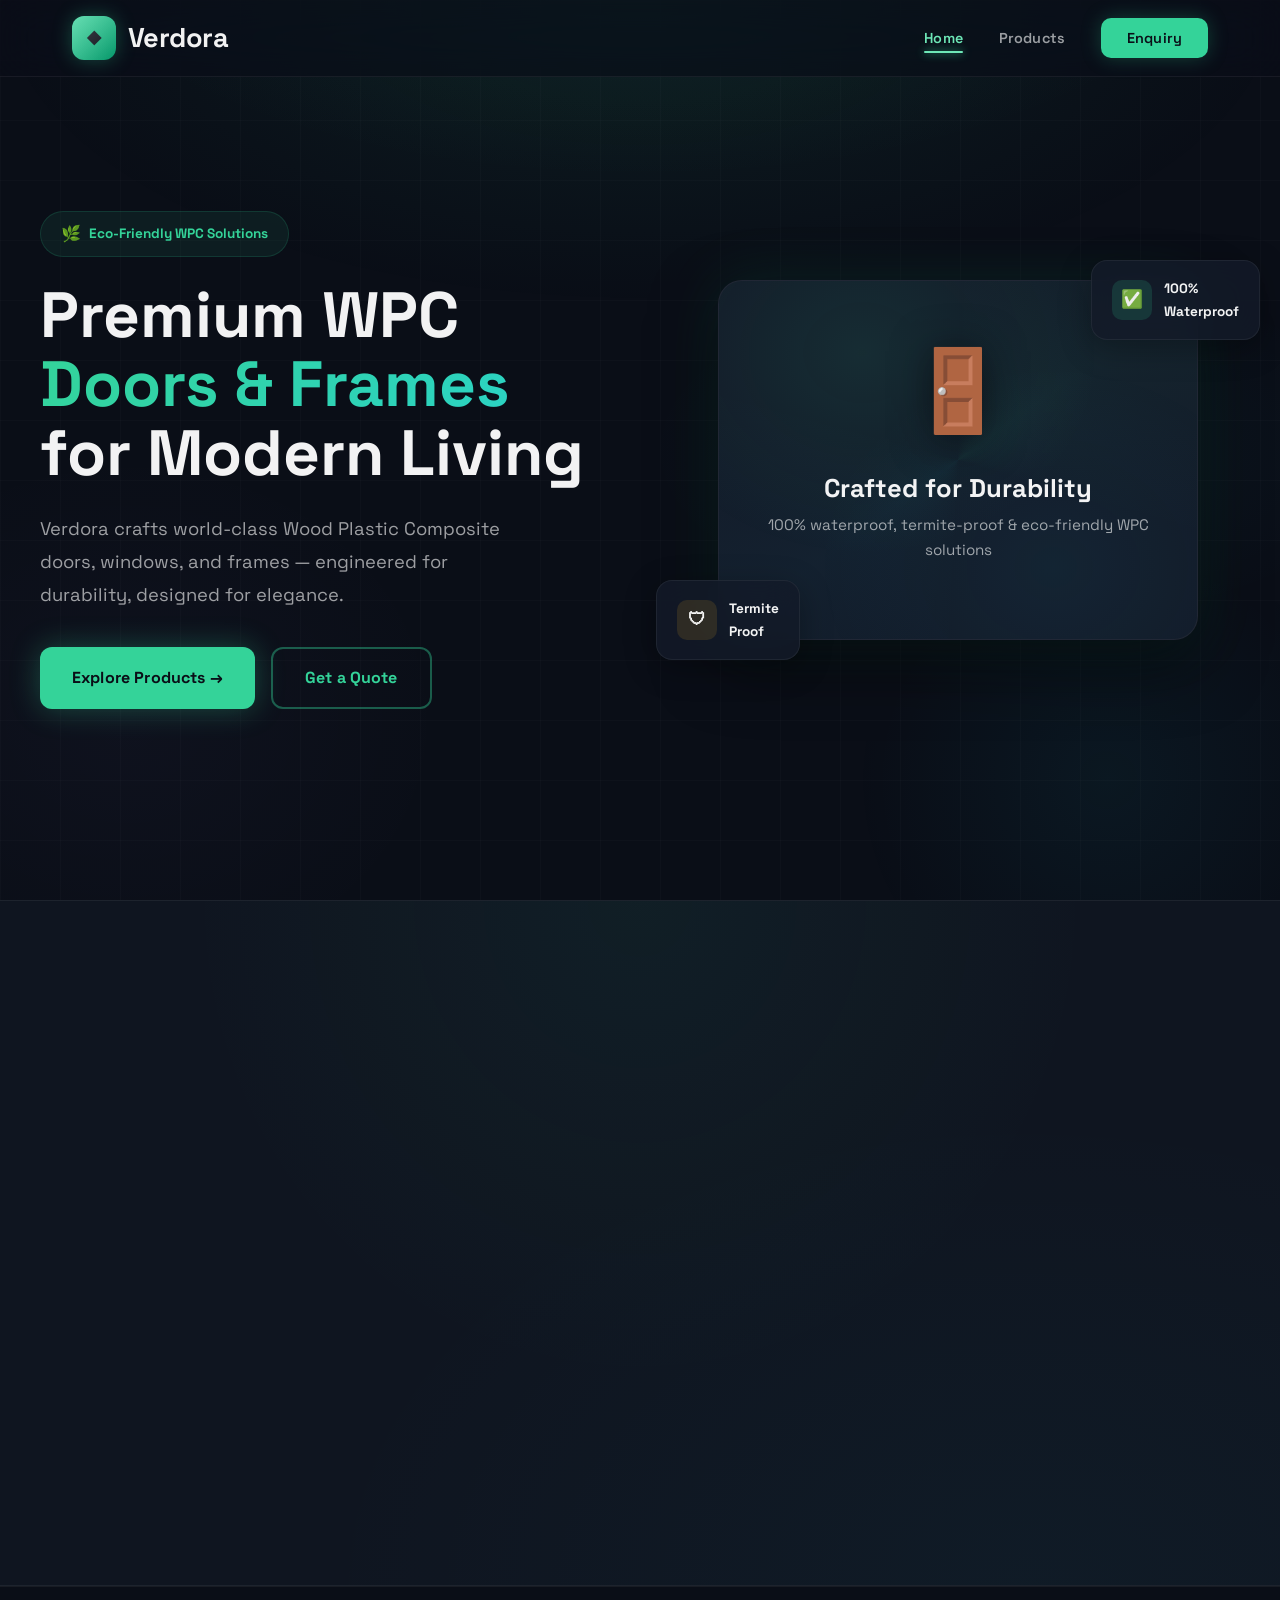
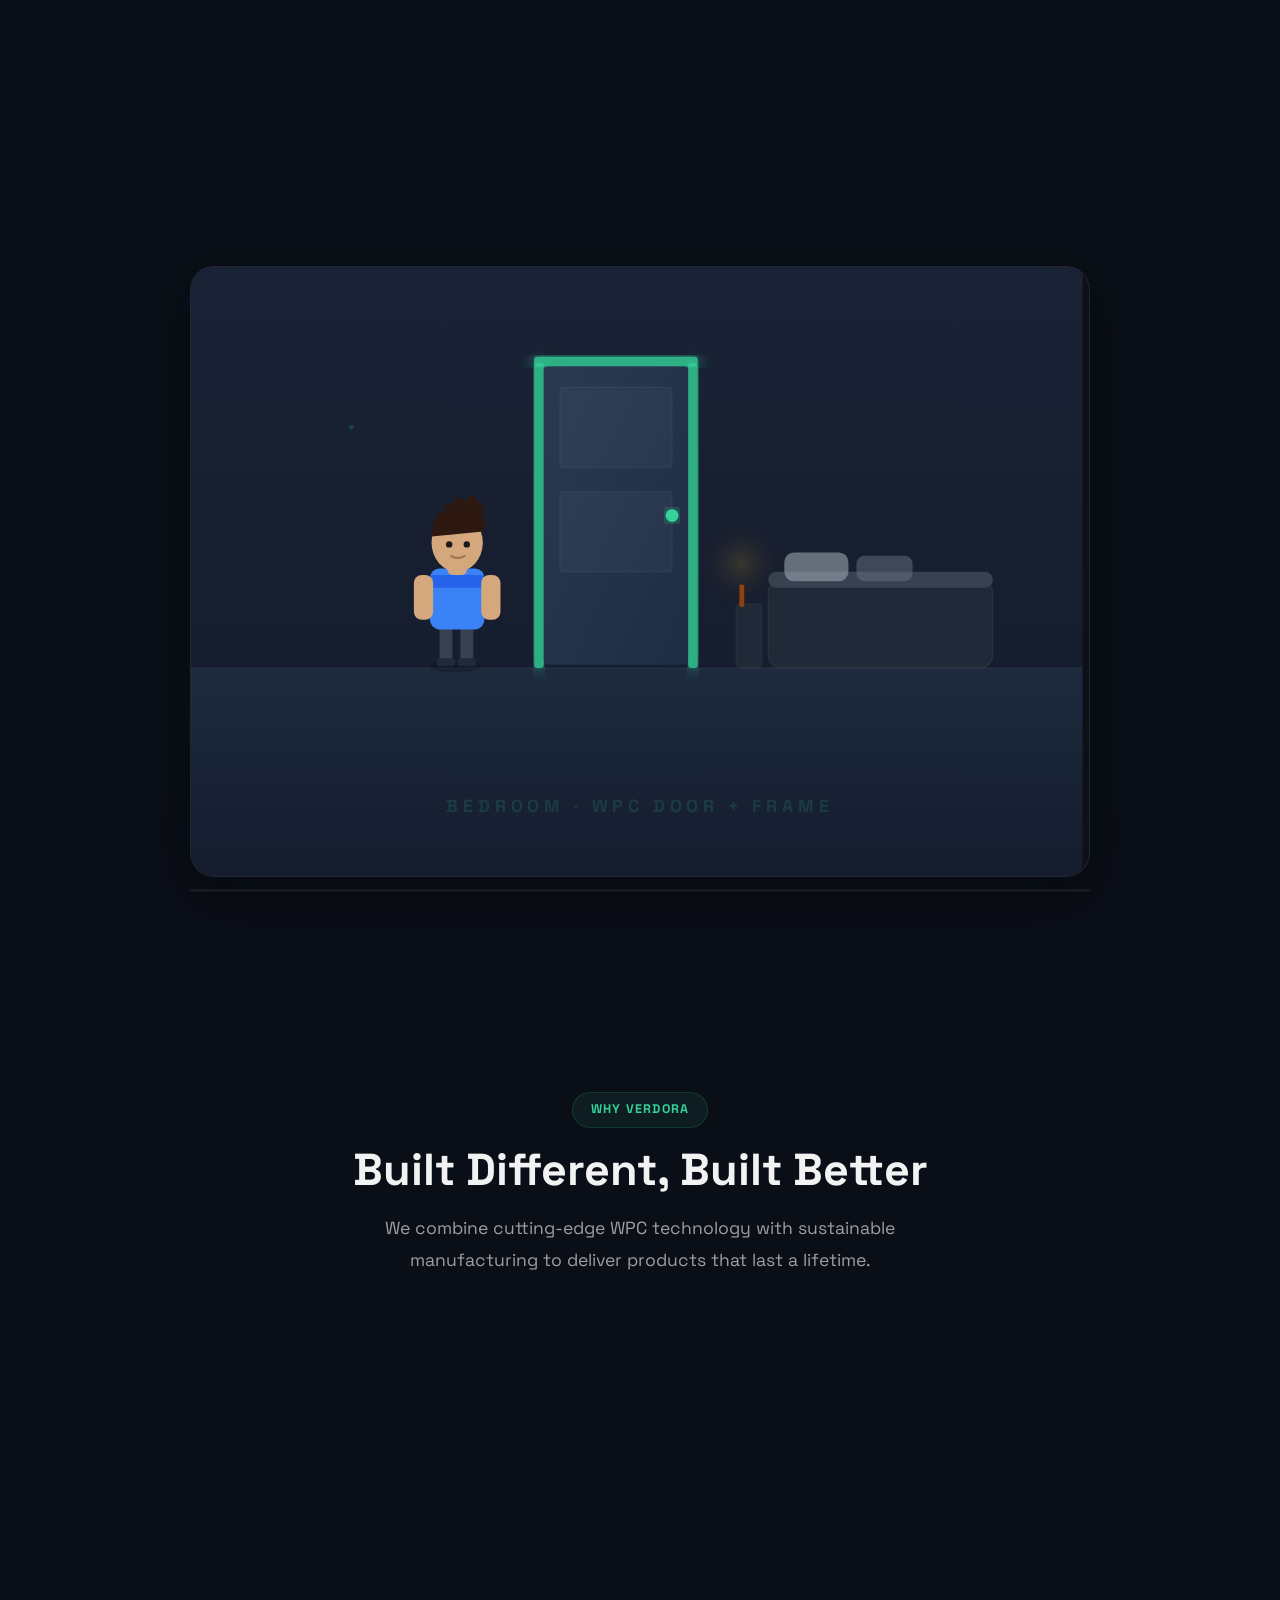
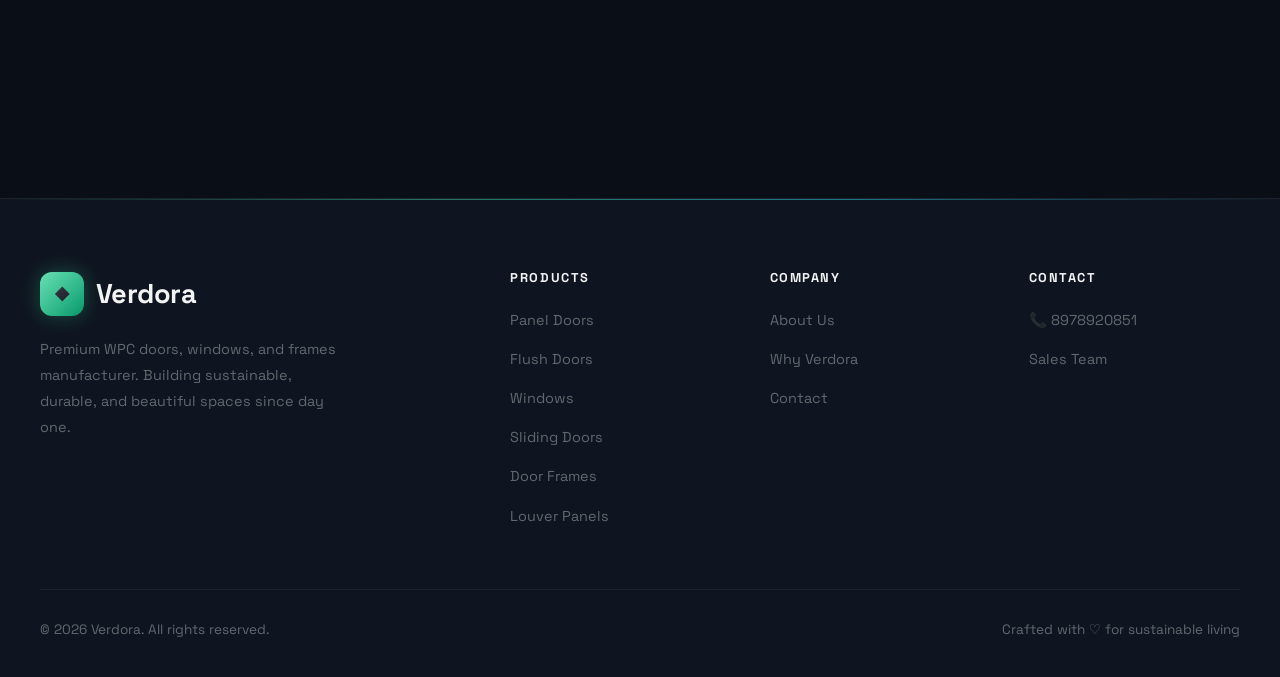
==== commit ee7061cc: "fix padding" ====
--- a/src/UI/index.html
+++ b/src/UI/index.html
@@ -2,7 +2,7 @@
 <html lang="en">
 <head>
   <meta charset="UTF-8" />
-  <meta name="viewport" content="width=device-width, initial-scale=1.0" />
+  <meta name="viewport" content="width=device-width, initial-scale=1.0, viewport-fit=cover" />
   <title>Verdora — Premium WPC Doors & Frames</title>
   <meta http-equiv="refresh" content="0; url=home.html" />
   <link rel="preconnect" href="https://fonts.googleapis.com" />
--- a/src/UI/styles.css
+++ b/src/UI/styles.css
@@ -33,7 +33,7 @@
   --radius-lg: 24px;
 }
 
-html { scroll-behavior: smooth; }
+html { scroll-behavior: smooth; overflow-x: hidden; }
 
 body {
   font-family: 'Space Grotesk', system-ui, sans-serif;
@@ -80,6 +80,7 @@
   -webkit-backdrop-filter: blur(24px) saturate(1.5);
   border-bottom: 1px solid var(--border);
   transition: all .4s;
+  padding-top: env(safe-area-inset-top, 0px);
 }
 .navbar.scrolled {
   background: rgba(10,14,23,.92);
@@ -95,9 +96,11 @@
   text-decoration: none; font-family: 'Space Grotesk', sans-serif;
   font-size: 1.7rem; font-weight: 700; color: var(--text-primary);
   letter-spacing: -.02em;
+  flex-shrink: 0; min-width: 0;
+  white-space: nowrap;
 }
 .logo-icon {
-  width: 44px; height: 44px;
+  width: 44px; height: 44px; flex-shrink: 0;
   background: linear-gradient(135deg, var(--neon), var(--neon-dim));
   border-radius: 12px; display: grid; place-items: center;
   color: var(--bg-primary); font-size: 1.1rem; font-weight: 900;
@@ -141,6 +144,7 @@
 .hamburger {
   display: none; background: none; border: none; cursor: pointer;
   flex-direction: column; gap: 5px; padding: 4px;
+  flex-shrink: 0;
 }
 .hamburger span {
   width: 24px; height: 2.5px; background: var(--text-primary);
@@ -241,7 +245,7 @@
 }
 .hero-badge span { font-size: 1rem; }
 .hero h1 {
-  font-size: 4.2rem; line-height: 1.08; margin-bottom: 24px;
+  font-size: clamp(1.85rem, 5vw, 4.2rem); line-height: 1.08; margin-bottom: 24px;
   color: var(--text-primary); font-weight: 700;
 }
 .hero h1 .highlight {
@@ -1022,8 +1026,11 @@
 
 /* ── Responsive ────────────────────────── */
 @media (max-width: 768px) {
+  .nav-inner { padding: 0 16px; height: 64px; }
+  .logo { font-size: 1.35rem; gap: 8px; flex-shrink: 0; }
+  .logo-icon { width: 36px; height: 36px; font-size: .9rem; border-radius: 10px; }
   .nav-links {
-    position: fixed; top: 76px; left: 0; right: 0;
+    position: fixed; top: calc(64px + env(safe-area-inset-top, 0px)); left: 0; right: 0;
     background: rgba(10,14,23,.97); flex-direction: column;
     padding: 28px; gap: 20px;
     border-bottom: 1px solid var(--border);
@@ -1032,39 +1039,81 @@
     transform: translateY(-120%); transition: transform .4s cubic-bezier(.4,0,.2,1);
   }
   .nav-links.open { transform: translateY(0); }
+  .nav-cta { padding: 10px 20px; font-size: .85rem; }
   .hamburger { display: flex; }
-  .hero-inner { grid-template-columns: 1fr; text-align: center; }
-  .hero h1 { font-size: 2.6rem; }
-  .hero p { margin: 0 auto 32px; }
+  .hero { padding: calc(80px + env(safe-area-inset-top, 0px)) 16px 60px; min-height: auto; align-items: flex-start; }
+  .hero-inner { grid-template-columns: 1fr; text-align: center; gap: 40px; }
+  .hero h1 { font-size: 2.2rem; word-break: break-word; }
+  .hero p { margin: 0 auto 32px; font-size: 1rem; }
   .hero-buttons { justify-content: center; }
-  .hero-visual { margin-top: 40px; }
-  .mission-pillars { grid-template-columns: repeat(2, 1fr); }
-  .mission-statement h2 { font-size: 2rem; }
-  .footer-inner { grid-template-columns: 1fr 1fr; }
+  .hero-visual { margin-top: 20px; }
+  .hero-card { max-width: 100%; aspect-ratio: auto; }
+  .hero-card-content { padding: 28px 20px; }
+  .hero-card-content .door-icon { font-size: 3.5rem; }
+  .hero-card-content h3 { font-size: 1.3rem; }
+  .mission { padding: 64px 20px; }
+  .mission-pillars { grid-template-columns: repeat(2, 1fr); gap: 12px; }
+  .mission-statement h2 { font-size: 1.8rem; }
+  .mission-statement p { font-size: 1rem; }
+  .pillar { padding: 24px 14px; }
+  .pillar h4 { font-size: .9rem; }
+  .pillar p { font-size: .8rem; }
+  .footer-inner { grid-template-columns: 1fr 1fr; gap: 32px; }
   .footer-bottom { flex-direction: column; gap: 12px; text-align: center; }
   .floating-badge { display: none; }
-  .page-hero h1 { font-size: 2.4rem; }
-  .enq-hero h1 { font-size: 2.4rem; }
-  .enq-number { font-size: 2rem; }
-  .enq-card { padding: 36px 24px 28px; }
-  .enq-hero { padding: 100px 20px 60px; }
-  .section { padding: 80px 24px; }
-  .section-header h2 { font-size: 2rem; }
-  .pano-frame { border-radius: 12px; }
-  .pano-header h2 { font-size: 2rem; }
-  .pano-header { margin-bottom: 32px; }
+  .page-hero { padding: calc(80px + env(safe-area-inset-top, 0px)) 20px 60px; }
+  .page-hero h1 { font-size: 2.2rem; }
+  .page-hero p { font-size: 1rem; }
+  .enq-hero h1 { font-size: 2.2rem; }
+  .enq-number { font-size: 1.8rem; word-break: break-all; }
+  .enq-card { padding: 32px 20px 24px; }
+  .enq-hero { padding: calc(80px + env(safe-area-inset-top, 0px)) 16px 60px; min-height: auto; align-items: flex-start; }
+  .enq-sub { font-size: 1rem; }
+  .enq-buttons { flex-direction: column; align-items: center; }
+  .section { padding: 64px 20px; }
+  .section-header { margin-bottom: 48px; }
+  .section-header h2 { font-size: 1.8rem; }
+  .section-header p { font-size: 1rem; }
+  .why-grid { grid-template-columns: 1fr; gap: 16px; }
+  .why-card { padding: 28px 22px; }
+  .products-grid { grid-template-columns: 1fr; }
+  .pano { padding: 48px 0; }
+  .pano-frame { border-radius: 12px; margin: 0 12px; }
+  .pano-progress { margin-left: 12px; margin-right: 12px; }
+  .pano-header h2 { font-size: 1.8rem; }
+  .pano-header { margin-bottom: 32px; padding: 0 20px; }
+  .btn { padding: 13px 24px; font-size: .9rem; }
+  .call-btn { padding: 14px 28px; font-size: 1rem; }
 }
 @media (max-width: 480px) {
-  .hero h1 { font-size: 2.1rem; }
-  .mission-pillars { grid-template-columns: 1fr 1fr; gap: 12px; }
-  .products-grid { grid-template-columns: 1fr; }
-  .footer-inner { grid-template-columns: 1fr; gap: 32px; }
-  .phone-number { font-size: 1.6rem; }
-  .enquiry-box { padding: 36px 20px; }
-  .enq-hero h1 { font-size: 2rem; }
-  .enq-number { font-size: 1.8rem; }
-  .enq-card { padding: 32px 20px 24px; }
-  .section { padding: 64px 20px; }
-  .pano { padding: 40px 0; }
+  .nav-inner { padding: 0 12px; height: 60px; }
+  .logo { font-size: 1.2rem; gap: 6px; }
+  .logo-icon { width: 32px; height: 32px; font-size: .8rem; border-radius: 8px; }
+  .nav-links { top: calc(60px + env(safe-area-inset-top, 0px)); }
+  .nav-cta { padding: 9px 16px; font-size: .82rem; }
+  .hero { padding: calc(76px + env(safe-area-inset-top, 0px)) 14px 48px; }
+  .hero h1 { font-size: 1.85rem; }
+  .hero p { font-size: .95rem; }
+  .hero-card-content .door-icon { font-size: 3rem; }
+  .hero-card-content h3 { font-size: 1.1rem; }
+  .hero-card-content p { font-size: .85rem; }
+  .mission { padding: 48px 14px; }
+  .mission-pillars { grid-template-columns: 1fr 1fr; gap: 10px; }
+  .mission-statement h2 { font-size: 1.6rem; }
+  .footer-inner { grid-template-columns: 1fr; gap: 28px; }
+  .phone-number { font-size: 1.4rem; }
+  .enquiry-box { padding: 28px 16px; }
+  .enq-hero h1 { font-size: 1.85rem; }
+  .enq-number { font-size: 1.5rem; }
+  .enq-card { padding: 28px 16px 20px; }
+  .enq-ring { width: 64px; height: 64px; margin-bottom: 20px; }
+  .enq-ring-inner { width: 52px; height: 52px; font-size: 1.6rem; }
+  .enq-badge { font-size: .78rem; padding: 5px 16px; }
+  .section { padding: 48px 14px; }
+  .page-hero { padding: calc(76px + env(safe-area-inset-top, 0px)) 14px 48px; }
+  .page-hero h1 { font-size: 1.85rem; }
+  .pano { padding: 32px 0; }
   .pano-frame { border-radius: 8px; }
-}
+  .pano-header h2 { font-size: 1.5rem; }
+  .pano-header { padding: 0 14px; }
+}
